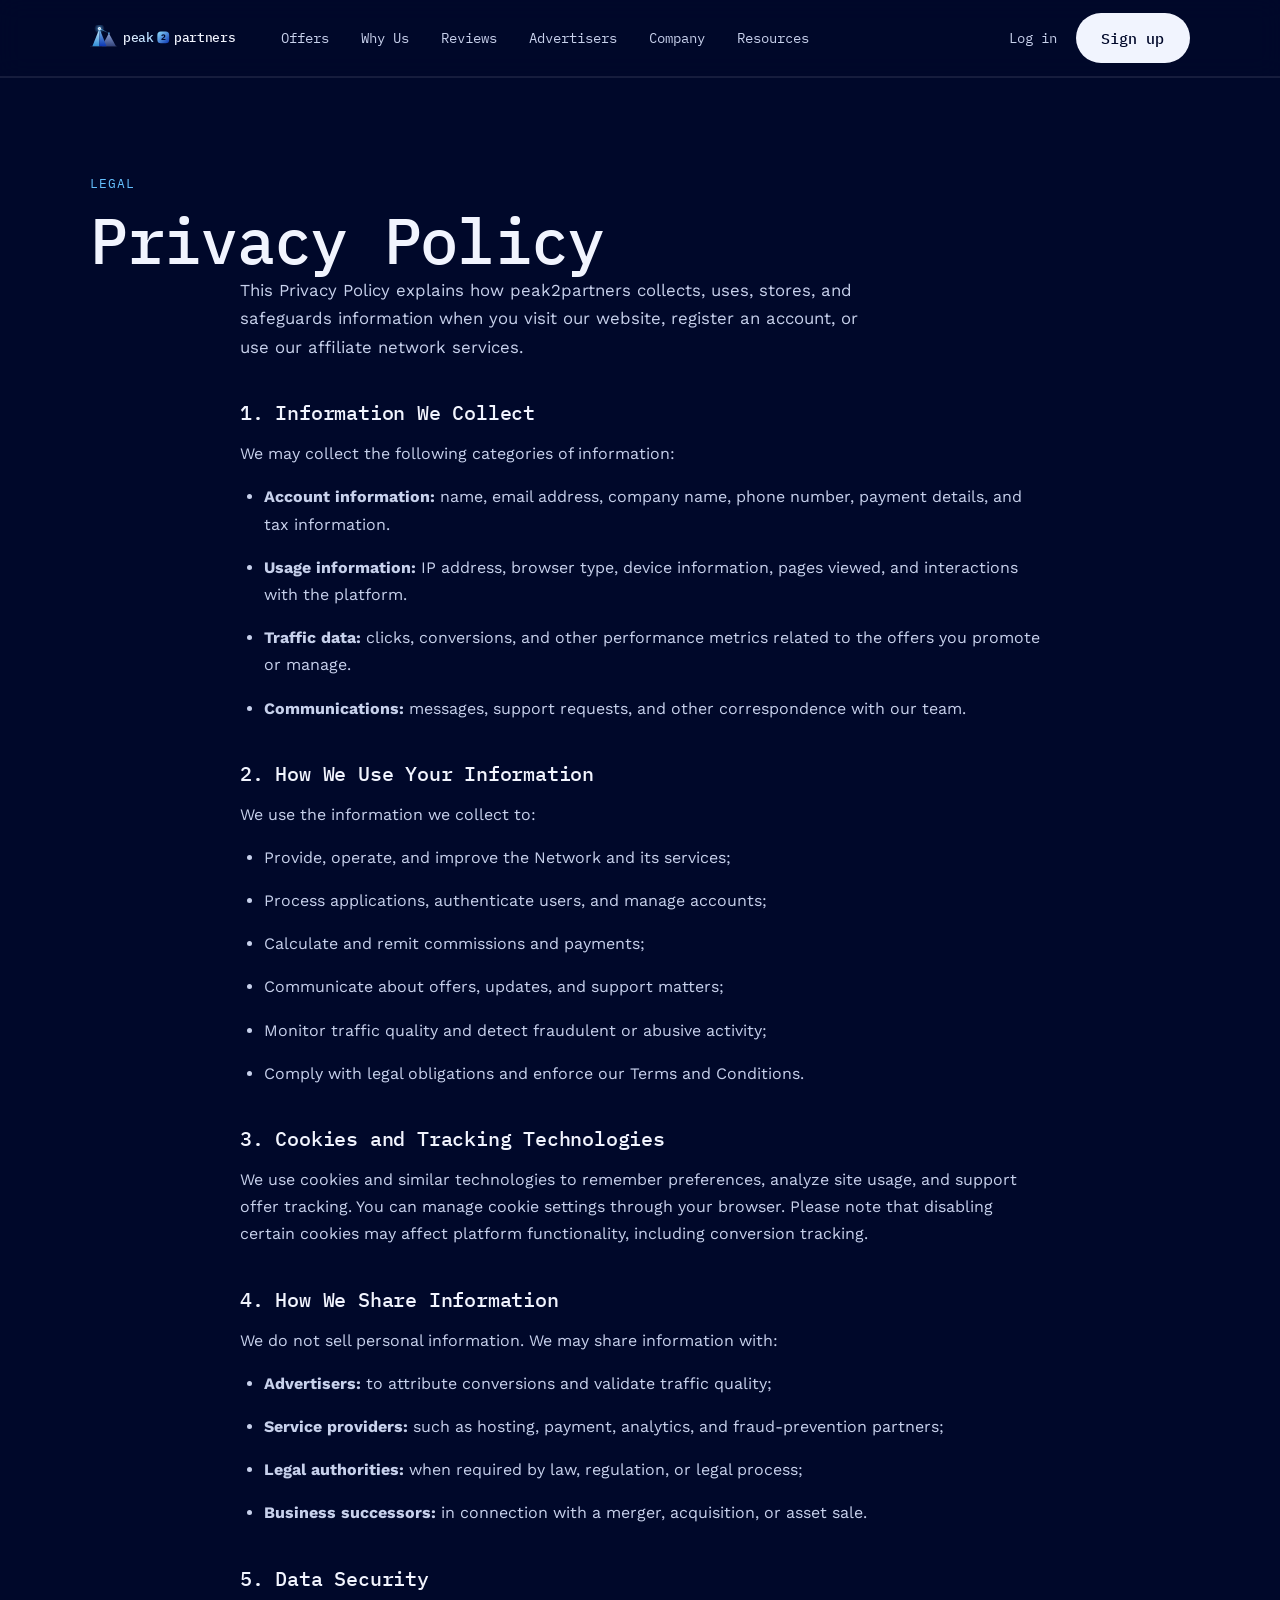
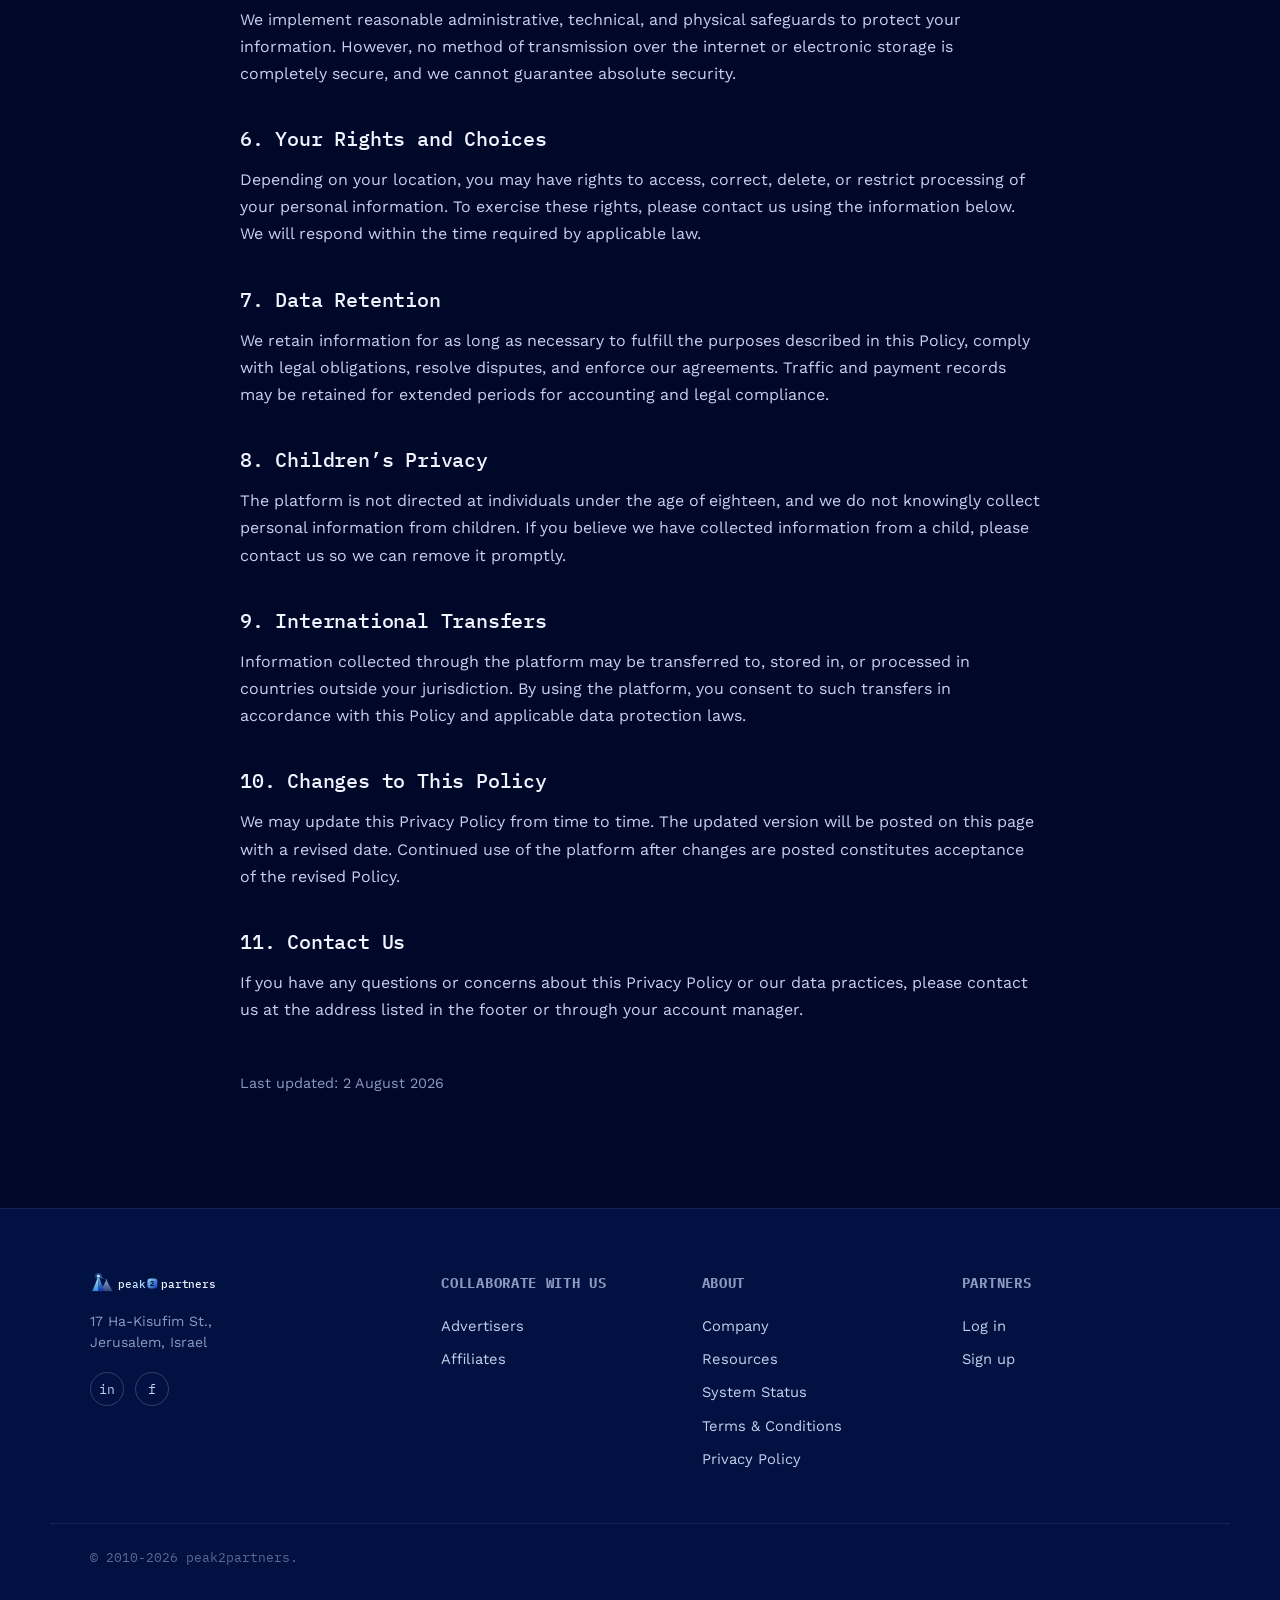
==== privacy.html @ 258018d4 "refactor: revise copy throughout site for clarity and formality Update hero, features, reviews, and " ====
<!DOCTYPE html>
<html lang="en">
<head>
<meta charset="UTF-8" />
<meta name="viewport" content="width=device-width, initial-scale=1.0" />

<title>Privacy Policy | peak2partners</title>
<meta name="description" content="Privacy Policy describing how peak2partners collects, uses, and protects user information." />
<meta name="robots" content="index, follow" />
<link rel="canonical" href="https://peak2partners.com/privacy.html" />
<meta name="theme-color" content="#00082a" />

<!-- Open Graph -->
<meta property="og:type" content="website" />
<meta property="og:site_name" content="peak2partners" />
<meta property="og:title" content="Privacy Policy | peak2partners" />
<meta property="og:description" content="Privacy Policy describing how peak2partners collects, uses, and protects user information." />
<meta property="og:url" content="https://peak2partners.com/privacy.html" />
<meta property="og:image" content="https://peak2partners.com/assets/og-image.png" />
<meta property="og:image:width" content="1200" />
<meta property="og:image:height" content="630" />
<meta property="og:locale" content="en_US" />

<!-- Twitter -->
<meta name="twitter:card" content="summary_large_image" />
<meta name="twitter:title" content="Privacy Policy | peak2partners" />
<meta name="twitter:description" content="Privacy Policy describing how peak2partners collects, uses, and protects user information." />
<meta name="twitter:image" content="https://peak2partners.com/assets/og-image.png" />

<!-- Favicons -->
<link rel="icon" href="favicon.ico" sizes="32x32" />
<link rel="icon" type="image/svg+xml" href="favicon.svg" />
<link rel="apple-touch-icon" href="apple-touch-icon.png" />
<link rel="icon" type="image/png" sizes="16x16" href="favicon-16x16.png" />
<link rel="icon" type="image/png" sizes="32x32" href="favicon-32x32.png" />
<link rel="manifest" href="site.webmanifest" />

<link rel="preconnect" href="https://fonts.googleapis.com">
<link rel="preconnect" href="https://fonts.gstatic.com" crossorigin>
<link href="https://fonts.googleapis.com/css2?family=IBM+Plex+Mono:wght@400;500;600&family=Work+Sans:wght@400;500;600;700&display=swap" rel="stylesheet">
<link rel="stylesheet" href="css/style.css" />

<style>
  .legal-content {
    color: var(--ink2);
    max-width: 800px;
    margin: 0 auto;
    line-height: 1.7;
  }
  .legal-content h2 {
    color: var(--ink);
    margin-top: 2.5rem;
    margin-bottom: 1rem;
    font-size: 1.25rem;
  }
  .legal-content h3 {
    color: var(--ink);
    margin-top: 1.75rem;
    margin-bottom: 0.75rem;
    font-size: 1.05rem;
  }
  .legal-content p, .legal-content li {
    margin-bottom: 1rem;
  }
  .legal-content ul {
    list-style: disc;
    padding-left: 1.5rem;
    margin-bottom: 1rem;
  }
  .legal-content a {
    color: var(--accent);
    text-decoration: underline;
  }
  .legal-date {
    color: var(--dim);
    font-size: 0.9rem;
    margin-top: 3rem;
  }
</style>
</head>
<body>

<svg width="0" height="0" style="position:absolute" aria-hidden="true">
  <defs>
    <linearGradient id="lg-peakFront" x1="0" y1="0" x2="0" y2="1">
      <stop offset="0" stop-color="#cfeaff"/>
      <stop offset="1" stop-color="#2f8fd6"/>
    </linearGradient>
    <linearGradient id="lg-peakFrontShade" x1="0" y1="0" x2="0" y2="1">
      <stop offset="0" stop-color="#7fc3ee"/>
      <stop offset="1" stop-color="#0b35b3"/>
    </linearGradient>
    <linearGradient id="lg-peakBack" x1="0" y1="0" x2="0" y2="1">
      <stop offset="0" stop-color="#8da4d8"/>
      <stop offset="1" stop-color="#33437a"/>
    </linearGradient>
    <radialGradient id="lg-apexGlow" cx=".5" cy=".5" r=".5">
      <stop offset="0" stop-color="#65c1ff" stop-opacity=".65"/>
      <stop offset="1" stop-color="#65c1ff" stop-opacity="0"/>
    </radialGradient>
    <linearGradient id="lg-textShine" x1="0" y1="0" x2="1" y2="0">
      <stop offset="0" stop-color="#f1f4fe"/>
      <stop offset="1" stop-color="#a9d8ff"/>
    </linearGradient>
    <linearGradient id="lg-badge" x1="0" y1="0" x2="1" y2="1">
      <stop offset="0" stop-color="#8fe0ff"/>
      <stop offset="1" stop-color="#0b35b3"/>
    </linearGradient>
    <linearGradient id="lg-connector" x1="0" y1="0" x2="1" y2="1">
      <stop offset="0" stop-color="#65c1ff" stop-opacity="1"/>
      <stop offset="1" stop-color="#65c1ff" stop-opacity="0"/>
    </linearGradient>
  </defs>
</svg>

<header class="site-header">
  <div class="wrap header-inner">
    <a href="index.html" class="logo">
      <svg width="256" height="44" viewBox="0 0 256 44" xmlns="http://www.w3.org/2000/svg" role="img" aria-label="peak2partners">
        <line x1="0" y1="36" x2="46" y2="36" stroke="#f1f4fe" stroke-opacity=".15" stroke-width="1"/>
        <polygon points="32,14 20,36 44,36" fill="url(#lg-peakBack)"/>
        <circle cx="32" cy="14" r="1.6" fill="#65c1ff" fill-opacity=".7"/>
        <line x1="16" y1="6" x2="32" y2="14" stroke="url(#lg-connector)" stroke-width="1.4" stroke-linecap="round"/>
        <polygon points="16,6 4,36 16,36" fill="url(#lg-peakFront)"/>
        <polygon points="16,6 16,36 28,36" fill="url(#lg-peakFrontShade)"/>
        <circle cx="16" cy="6" r="9" fill="url(#lg-apexGlow)"/>
        <circle cx="16" cy="6" r="2.6" fill="#f1f4fe"/>
        <circle cx="16" cy="6" r="1.1" fill="#65c1ff"/>
        <text x="56" y="29" font-family="'IBM Plex Mono','SF Mono',ui-monospace,monospace" font-size="22" font-weight="500" letter-spacing="-0.5" fill="url(#lg-textShine)">peak</text>
        <rect x="114" y="11" width="20" height="20" rx="6" fill="url(#lg-badge)"/>
        <text x="124" y="25.5" font-family="'IBM Plex Mono','SF Mono',ui-monospace,monospace" font-size="13" font-weight="700" text-anchor="middle" fill="#00082a">2</text>
        <text x="142" y="29" font-family="'IBM Plex Mono','SF Mono',ui-monospace,monospace" font-size="22" font-weight="500" letter-spacing="-0.5" fill="#f1f4fe">partners</text>
      </svg>
    </a>
    <nav class="main-nav" id="mainNav">
      <a href="index.html#vault">Offers</a>
      <a href="index.html#earners">Why Us</a>
      <a href="index.html#reviews">Reviews</a>
      <a href="index.html#advertisers">Advertisers</a>
      <a href="index.html#footer">Company</a>
      <a href="index.html#footer">Resources</a>
    </nav>
    <div class="header-actions">
      <a href="#" class="link-btn">Log in</a>
      <a href="#" class="btn btn-primary">Sign up</a>
    </div>
    <button class="burger" id="burger" aria-label="Open menu">
      <span></span><span></span><span></span>
    </button>
  </div>
</header>

<main>
  <section class="section">
    <div class="wrap">
      <p class="section-tag">Legal</p>
      <h1>Privacy Policy</h1>
      <div class="legal-content">
        <p class="section-sub">This Privacy Policy explains how peak2partners collects, uses, stores, and safeguards information when you visit our website, register an account, or use our affiliate network services.</p>

        <h2>1. Information We Collect</h2>
        <p>We may collect the following categories of information:</p>
        <ul>
          <li><strong>Account information:</strong> name, email address, company name, phone number, payment details, and tax information.</li>
          <li><strong>Usage information:</strong> IP address, browser type, device information, pages viewed, and interactions with the platform.</li>
          <li><strong>Traffic data:</strong> clicks, conversions, and other performance metrics related to the offers you promote or manage.</li>
          <li><strong>Communications:</strong> messages, support requests, and other correspondence with our team.</li>
        </ul>

        <h2>2. How We Use Your Information</h2>
        <p>We use the information we collect to:</p>
        <ul>
          <li>Provide, operate, and improve the Network and its services;</li>
          <li>Process applications, authenticate users, and manage accounts;</li>
          <li>Calculate and remit commissions and payments;</li>
          <li>Communicate about offers, updates, and support matters;</li>
          <li>Monitor traffic quality and detect fraudulent or abusive activity;</li>
          <li>Comply with legal obligations and enforce our Terms and Conditions.</li>
        </ul>

        <h2>3. Cookies and Tracking Technologies</h2>
        <p>We use cookies and similar technologies to remember preferences, analyze site usage, and support offer tracking. You can manage cookie settings through your browser. Please note that disabling certain cookies may affect platform functionality, including conversion tracking.</p>

        <h2>4. How We Share Information</h2>
        <p>We do not sell personal information. We may share information with:</p>
        <ul>
          <li><strong>Advertisers:</strong> to attribute conversions and validate traffic quality;</li>
          <li><strong>Service providers:</strong> such as hosting, payment, analytics, and fraud-prevention partners;</li>
          <li><strong>Legal authorities:</strong> when required by law, regulation, or legal process;</li>
          <li><strong>Business successors:</strong> in connection with a merger, acquisition, or asset sale.</li>
        </ul>

        <h2>5. Data Security</h2>
        <p>We implement reasonable administrative, technical, and physical safeguards to protect your information. However, no method of transmission over the internet or electronic storage is completely secure, and we cannot guarantee absolute security.</p>

        <h2>6. Your Rights and Choices</h2>
        <p>Depending on your location, you may have rights to access, correct, delete, or restrict processing of your personal information. To exercise these rights, please contact us using the information below. We will respond within the time required by applicable law.</p>

        <h2>7. Data Retention</h2>
        <p>We retain information for as long as necessary to fulfill the purposes described in this Policy, comply with legal obligations, resolve disputes, and enforce our agreements. Traffic and payment records may be retained for extended periods for accounting and legal compliance.</p>

        <h2>8. Children’s Privacy</h2>
        <p>The platform is not directed at individuals under the age of eighteen, and we do not knowingly collect personal information from children. If you believe we have collected information from a child, please contact us so we can remove it promptly.</p>

        <h2>9. International Transfers</h2>
        <p>Information collected through the platform may be transferred to, stored in, or processed in countries outside your jurisdiction. By using the platform, you consent to such transfers in accordance with this Policy and applicable data protection laws.</p>

        <h2>10. Changes to This Policy</h2>
        <p>We may update this Privacy Policy from time to time. The updated version will be posted on this page with a revised date. Continued use of the platform after changes are posted constitutes acceptance of the revised Policy.</p>

        <h2>11. Contact Us</h2>
        <p>If you have any questions or concerns about this Privacy Policy or our data practices, please contact us at the address listed in the footer or through your account manager.</p>

        <p class="legal-date">Last updated: 2 August 2026</p>
      </div>
    </div>
  </section>
</main>

<footer class="site-footer" id="footer">
  <div class="wrap footer-inner">
    <div class="footer-brand">
      <svg width="205" height="35" viewBox="0 0 256 44" xmlns="http://www.w3.org/2000/svg" role="img" aria-label="peak2partners">
        <line x1="0" y1="36" x2="46" y2="36" stroke="#f1f4fe" stroke-opacity=".15" stroke-width="1"/>
        <polygon points="32,14 20,36 44,36" fill="url(#lg-peakBack)"/>
        <circle cx="32" cy="14" r="1.6" fill="#65c1ff" fill-opacity=".7"/>
        <line x1="16" y1="6" x2="32" y2="14" stroke="url(#lg-connector)" stroke-width="1.4" stroke-linecap="round"/>
        <polygon points="16,6 4,36 16,36" fill="url(#lg-peakFront)"/>
        <polygon points="16,6 16,36 28,36" fill="url(#lg-peakFrontShade)"/>
        <circle cx="16" cy="6" r="9" fill="url(#lg-apexGlow)"/>
        <circle cx="16" cy="6" r="2.6" fill="#f1f4fe"/>
        <circle cx="16" cy="6" r="1.1" fill="#65c1ff"/>
        <text x="56" y="29" font-family="'IBM Plex Mono','SF Mono',ui-monospace,monospace" font-size="22" font-weight="500" letter-spacing="-0.5" fill="url(#lg-textShine)">peak</text>
        <rect x="114" y="11" width="20" height="20" rx="6" fill="url(#lg-badge)"/>
        <text x="124" y="25.5" font-family="'IBM Plex Mono','SF Mono',ui-monospace,monospace" font-size="13" font-weight="700" text-anchor="middle" fill="#00082a">2</text>
        <text x="142" y="29" font-family="'IBM Plex Mono','SF Mono',ui-monospace,monospace" font-size="22" font-weight="500" letter-spacing="-0.5" fill="#f1f4fe">partners</text>
      </svg>
      <p>17 Ha-Kisufim St.,<br>Jerusalem, Israel</p>
      <div class="social-icons">
        <a href="#" aria-label="LinkedIn">in</a>
        <a href="#" aria-label="Facebook">f</a>
      </div>
    </div>

    <div class="footer-col">
      <h4>Collaborate with us</h4>
      <a href="index.html#advertisers">Advertisers</a>
      <a href="index.html#vault">Affiliates</a>
    </div>

    <div class="footer-col">
      <h4>About</h4>
      <a href="#">Company</a>
      <a href="#">Resources</a>
      <a href="#">System Status</a>
      <a href="terms.html">Terms &amp; Conditions</a>
      <a href="privacy.html">Privacy Policy</a>
    </div>

    <div class="footer-col">
      <h4>Partners</h4>
      <a href="#">Log in</a>
      <a href="#">Sign up</a>
    </div>
  </div>
  <div class="wrap footer-bottom">
    <p>&copy; 2010-2026 peak2partners.</p>
  </div>
</footer>

<script src="js/main.js"></script>
</body>
</html>
---- css/style.css ----
/* ===== Design tokens (extracted from gurumedia.com) ===== */
:root{
  --bg:#00082a;
  --bg2:#010e3d;
  --bg3:#001142;
  --ink:#f1f4fe;
  --ink2:#c7d1ec;
  --dim:#8d99be;
  --faint:#5d6890;
  --accent:#65c1ff;
  --blue:#0b35b3;
  --sp-r:#f23d26;
  --sp-y:#ffc200;
  --sp-g:#42bc78;
  --sp-b:#39abd3;
  --line:#f1f4fe17;
  --line2:#f1f4fe0d;
  --line-s:#f1f4fe33;
  --surf:#f1f4fe08;
  --surf2:#f1f4fe0e;
  --paper:#f1f4fe;
  --r-lg:20px;
  --r-md:14px;
  --r-sm:10px;
  --maxw:1180px;
  --gut:clamp(20px, 5vw, 40px);
  --ease:cubic-bezier(.22, .7, .18, 1);
  --sans:"Work Sans", system-ui, sans-serif;
  --mono:"IBM Plex Mono", "SF Mono", ui-monospace, monospace;
}

*{box-sizing:border-box;margin:0;padding:0}
html{scroll-behavior:smooth}
body{
  background:var(--bg);
  color:var(--ink);
  font-family:var(--sans);
  line-height:1.5;
  -webkit-font-smoothing:antialiased;
}
img{max-width:100%;display:block}
a{color:inherit;text-decoration:none}
ul{list-style:none}
button{font:inherit;cursor:pointer;background:none;border:none;color:inherit}

.wrap{
  max-width:var(--maxw);
  margin:0 auto;
  padding:0 var(--gut);
}

h1,h2,h3,.section-tag,.eyebrow{font-family:var(--mono)}

h1{font-size:clamp(2.2rem, 5vw, 4rem);font-weight:500;line-height:1.1;letter-spacing:-.02em}
h2{font-size:clamp(1.6rem, 3.4vw, 2.6rem);font-weight:500;line-height:1.15;letter-spacing:-.01em;margin-bottom:1rem}
h3{font-size:1.15rem;font-weight:500}

.section-tag{
  color:var(--accent);
  font-size:.8rem;
  letter-spacing:.08em;
  text-transform:uppercase;
  margin-bottom:.75rem;
}
.section-sub{color:var(--ink2);max-width:640px;font-size:1.05rem;margin-bottom:2.5rem}

/* ===== Buttons ===== */
.btn{
  display:inline-flex;
  align-items:center;
  gap:.4rem;
  padding:.85rem 1.6rem;
  border-radius:100px;
  font-family:var(--mono);
  font-size:.95rem;
  font-weight:500;
  transition:background .2s var(--ease), transform .2s var(--ease);
}
.btn-primary{background:var(--paper);color:var(--bg)}
.btn-primary:hover{background:var(--accent);transform:translateY(-1px)}
.btn-lg{padding:1rem 2rem;font-size:1rem}
.link-btn{font-family:var(--mono);font-size:.9rem;color:var(--ink2)}
.link-underline{
  font-family:var(--mono);
  font-size:.9rem;
  color:var(--ink2);
  border-bottom:1px solid var(--line-s);
  padding-bottom:2px;
}
.link-underline:hover{color:var(--accent);border-color:var(--accent)}

/* ===== Header ===== */
.site-header{
  position:sticky;top:0;z-index:100;
  background:#00082ac0;
  backdrop-filter:blur(12px);
  border-bottom:1px solid var(--line);
}
.header-inner{
  display:flex;align-items:center;gap:2.5rem;
  height:76px;
}
.logo svg{height:26px;width:auto;display:block}
.main-nav{display:flex;gap:2rem;flex:1}
.main-nav a{font-family:var(--mono);font-size:.9rem;color:var(--ink2)}
.main-nav a:hover{color:var(--ink)}
.header-actions{display:flex;align-items:center;gap:1.2rem}
.burger{display:none;flex-direction:column;gap:5px;width:24px}
.burger span{height:2px;width:100%;background:var(--ink);border-radius:2px}

/* ===== Hero ===== */
.hero{
  position:relative;
  padding:7rem 0 6rem;
  background:
    radial-gradient(ellipse 900px 500px at 50% -10%, var(--bg3) 0%, transparent 60%),
    var(--bg);
  text-align:center;
  overflow:hidden;
  isolation:isolate;
}
.hero .wrap{max-width:840px;position:relative;z-index:2}

/* ===== Electron particle scene ===== */
.electron-canvas{
  position:absolute;inset:0;
  z-index:1;
  width:100%;height:100%;
  pointer-events:none;
}
.eyebrow{color:var(--accent);font-size:.85rem;letter-spacing:.06em;margin-bottom:1.5rem}
.hero-sub{color:var(--ink2);font-size:1.1rem;max-width:560px;margin:1.5rem auto 2.5rem}
.hero-cta{display:flex;align-items:center;justify-content:center;gap:1.5rem;flex-wrap:wrap}

/* ===== Sections ===== */
.section{padding:6rem 0;border-top:1px solid var(--line)}
.section-alt{background:var(--bg2)}
.section-dark{background:var(--bg3)}
.center-cta{text-align:center;margin-top:2.5rem}

/* ===== Vault carousel ===== */
.carousel{overflow-x:auto;scrollbar-width:none;-ms-overflow-style:none}
.carousel::-webkit-scrollbar{display:none}
.carousel-track{display:flex;gap:1.2rem;padding:.5rem 0 1rem}
.offer-card{
  flex:0 0 220px;
  height:160px;
  border-radius:var(--r-md);
  border:1px solid var(--line-s);
  background:linear-gradient(135deg, var(--surf2), var(--surf));
  padding:1.2rem;
  display:flex;flex-direction:column;justify-content:space-between;
  transition:transform .2s var(--ease), border-color .2s var(--ease), box-shadow .2s var(--ease);
  transform-style:preserve-3d;
  will-change:transform;
}
.offer-card:hover{border-color:var(--accent);box-shadow:0 20px 40px -20px #00000080}
.offer-card .offer-id{font-family:var(--mono);font-size:.75rem;color:var(--faint)}
.offer-card .offer-payout{font-family:var(--mono);font-size:1.3rem;color:var(--accent)}
.offer-card .offer-vertical{font-size:.85rem;color:var(--ink2)}
.carousel-controls{display:flex;gap:.75rem;justify-content:flex-end;margin-top:.5rem}
.carousel-btn{
  width:40px;height:40px;border-radius:50%;
  border:1px solid var(--line-s);
  display:flex;align-items:center;justify-content:center;
  font-family:var(--mono);
}
.carousel-btn:hover{background:var(--surf2);color:var(--accent)}

/* ===== Card grid (Built for Earners) ===== */
.card-grid{
  display:grid;
  grid-template-columns:repeat(3, 1fr);
  gap:1.2rem;
  margin-bottom:3.5rem;
}
.feature-card{
  background:var(--surf);
  border:1px solid var(--line);
  border-radius:var(--r-md);
  padding:1.8rem;
  transform-style:preserve-3d;
  will-change:transform;
  transition:transform .2s var(--ease), border-color .2s var(--ease), box-shadow .2s var(--ease);
}
.feature-card:hover{border-color:var(--line-s);box-shadow:0 20px 40px -20px #00000080}
.feature-card .dot{
  width:10px;height:10px;border-radius:50%;
  margin-bottom:1rem;
}
.feature-card h3{margin-bottom:.6rem}
.feature-card p{color:var(--ink2);font-size:.92rem}

/* ===== Chat mock ===== */
.chat-block{
  border-top:1px solid var(--line);
  padding-top:3rem;
}
.chat-label{color:var(--accent);font-family:var(--mono);font-size:.85rem;margin-bottom:.5rem}
.chat-block h3{max-width:520px;margin-bottom:2rem;font-size:1.4rem}
.chat-mock{
  max-width:520px;
  background:var(--bg3);
  border:1px solid var(--line-s);
  border-radius:var(--r-lg);
  padding:1.5rem;
  display:flex;flex-direction:column;gap:.75rem;
}
.chat-msg{
  font-family:var(--mono);
  font-size:.85rem;
  padding:.7rem 1rem;
  border-radius:var(--r-sm);
  max-width:80%;
  line-height:1.4;
}
.chat-msg.them{background:var(--surf2);color:var(--ink2);align-self:flex-start}
.chat-msg.us{background:var(--blue);color:var(--ink);align-self:flex-end}

/* ===== Stats ===== */
.stats{padding:4rem 0;background:var(--bg2);border-top:1px solid var(--line);border-bottom:1px solid var(--line)}
.stats-grid{
  display:grid;
  grid-template-columns:repeat(4, 1fr);
  gap:2rem;
  text-align:center;
}
.stat-num{font-family:var(--mono);font-size:clamp(1.8rem, 3.5vw, 2.6rem);color:var(--accent);font-weight:500}
.stat-label{color:var(--dim);font-size:.85rem;margin-top:.4rem}

/* ===== Reviews ===== */
.review-grid{
  display:grid;
  grid-template-columns:repeat(3, 1fr);
  gap:1.2rem;
  margin-bottom:2.5rem;
}
.review-card{
  background:var(--surf);
  border:1px solid var(--line);
  border-radius:var(--r-md);
  padding:1.6rem;
}
.review-stars{color:var(--sp-y);letter-spacing:2px;margin-bottom:.8rem;font-size:.9rem}
.review-quote{color:var(--ink2);font-size:.92rem;margin-bottom:1.2rem}
.review-author{font-family:var(--mono);font-size:.8rem;color:var(--faint)}

/* ===== Advertisers ===== */
.benefit-grid{
  display:grid;
  grid-template-columns:repeat(3, 1fr);
  gap:1.2rem;
  margin-bottom:3rem;
}
.benefit-item{padding:1.2rem 0;border-top:1px solid var(--line)}
.benefit-item h4{font-family:var(--mono);font-size:1rem;margin-bottom:.5rem;color:var(--ink)}
.benefit-item p{color:var(--ink2);font-size:.88rem}

.security-block{max-width:600px;margin-bottom:1rem}
.security-block h3{margin-bottom:1rem}
#securityList li{
  color:var(--ink2);
  font-size:.92rem;
  padding:.6rem 0;
  border-top:1px solid var(--line);
  display:flex;gap:.6rem;
}
#securityList li::before{content:"→";color:var(--accent)}

/* ===== Footer ===== */
.site-footer{background:var(--bg3);border-top:1px solid var(--line);padding:4rem 0 2rem}
.footer-inner{
  display:grid;
  grid-template-columns:1.4fr 1fr 1fr 1fr;
  gap:2rem;
  padding-bottom:3rem;
}
.footer-brand svg{height:22px;width:auto;display:block;margin-bottom:1rem}
.footer-brand p{color:var(--dim);font-size:.88rem;line-height:1.5}
.social-icons{display:flex;gap:.7rem;margin-top:1.2rem}
.social-icons a{
  width:34px;height:34px;border-radius:50%;
  border:1px solid var(--line-s);
  display:flex;align-items:center;justify-content:center;
  font-family:var(--mono);font-size:.8rem;color:var(--ink2);
}
.social-icons a:hover{color:var(--accent);border-color:var(--accent)}
.footer-col h4{font-family:var(--mono);font-size:.85rem;color:var(--dim);text-transform:uppercase;letter-spacing:.05em;margin-bottom:1rem}
.footer-col a{display:block;color:var(--ink2);font-size:.92rem;padding:.35rem 0}
.footer-col a:hover{color:var(--accent)}
.footer-bottom{border-top:1px solid var(--line);padding-top:1.5rem}
.footer-bottom p{color:var(--faint);font-size:.82rem;font-family:var(--mono)}

/* ===== Responsive ===== */
@media (max-width: 900px){
  .main-nav{
    display:none;
    position:absolute;top:76px;left:0;right:0;
    flex-direction:column;gap:0;
    background:var(--bg2);
    border-bottom:1px solid var(--line);
    padding:.5rem var(--gut) 1rem;
  }
  .main-nav.open{display:flex}
  .main-nav a{padding:.8rem 0;border-top:1px solid var(--line)}
  .header-actions .link-btn{display:none}
  .burger{display:flex}
  .burger.active span:nth-child(1){transform:translateY(7px) rotate(45deg)}
  .burger.active span:nth-child(2){opacity:0}
  .burger.active span:nth-child(3){transform:translateY(-7px) rotate(-45deg)}
  .burger span{transition:transform .2s var(--ease), opacity .2s var(--ease)}
  .card-grid, .review-grid, .benefit-grid{grid-template-columns:repeat(2, 1fr)}
  .footer-inner{grid-template-columns:1fr 1fr}
  .stats-grid{grid-template-columns:repeat(2, 1fr);gap:2.5rem}
}
@media (max-width: 560px){
  .card-grid, .review-grid, .benefit-grid{grid-template-columns:1fr}
  .footer-inner{grid-template-columns:1fr}
  .hero-cta{flex-direction:column}
}
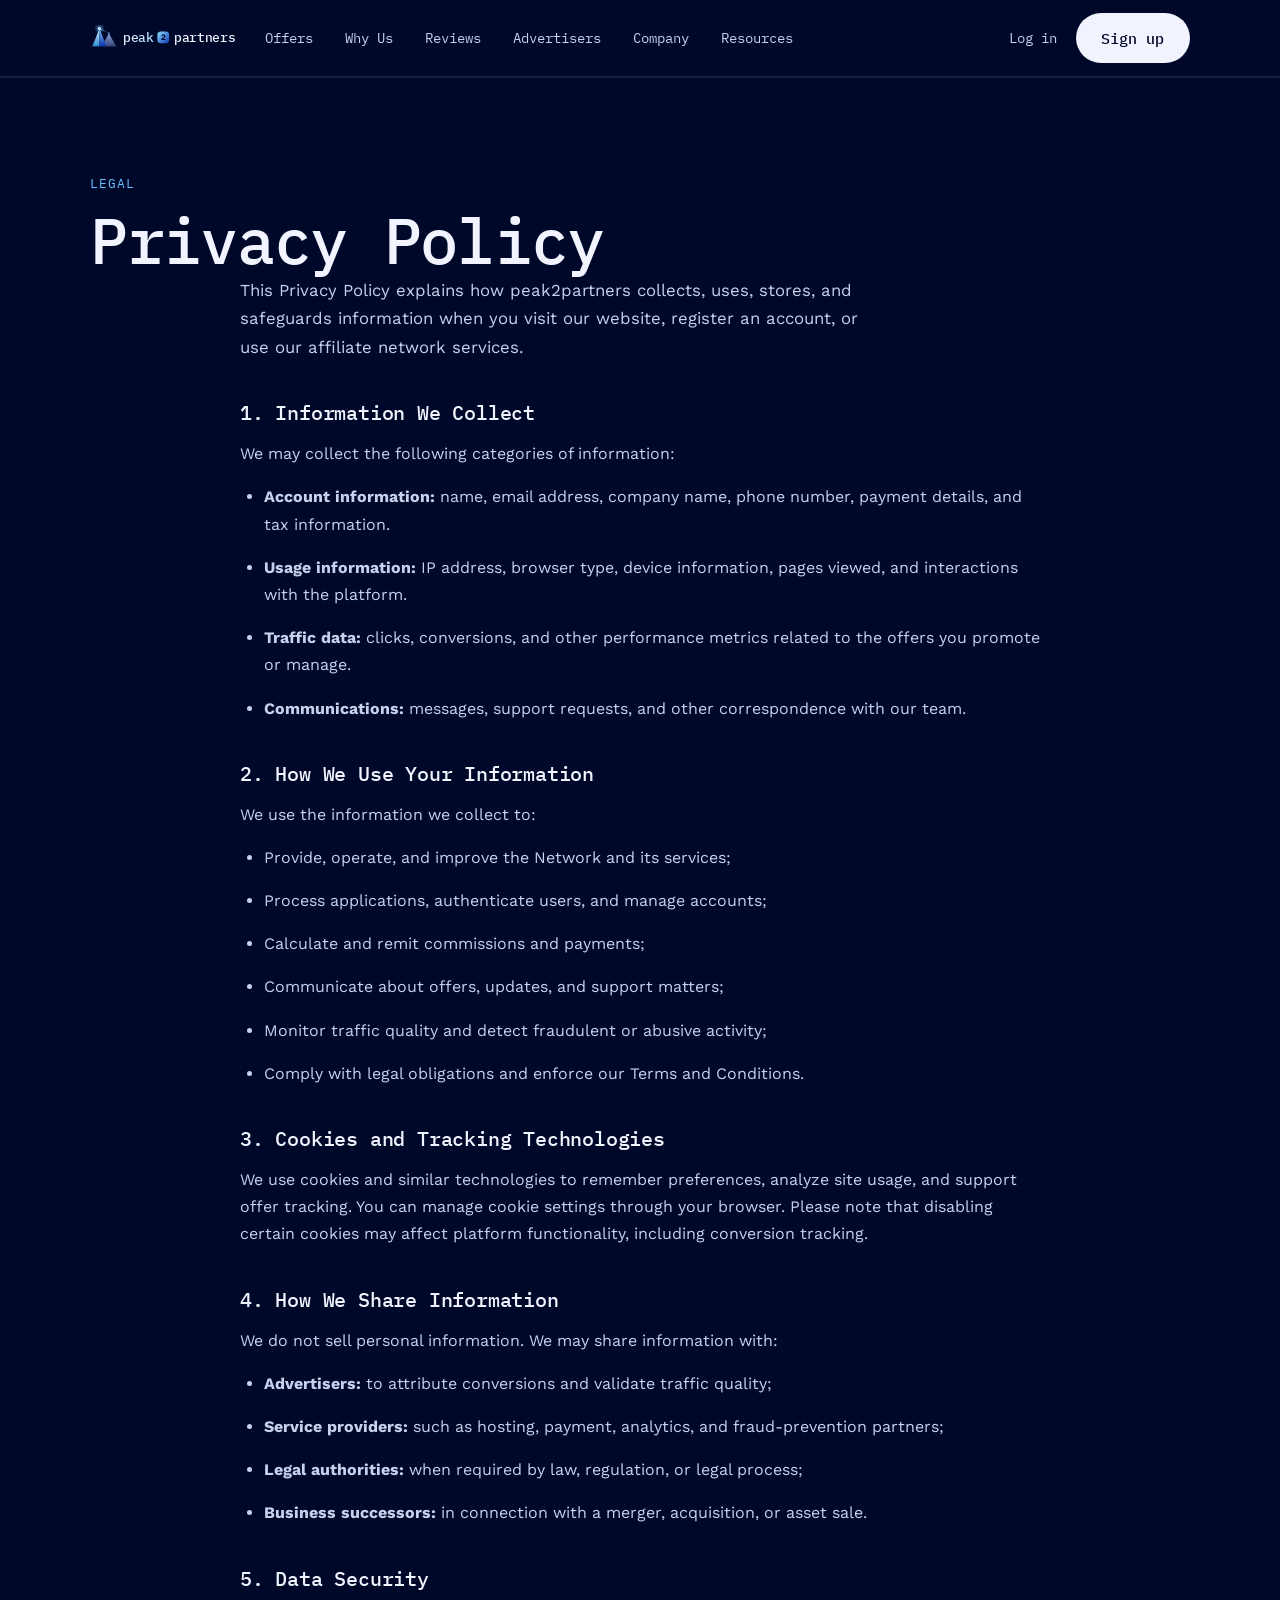
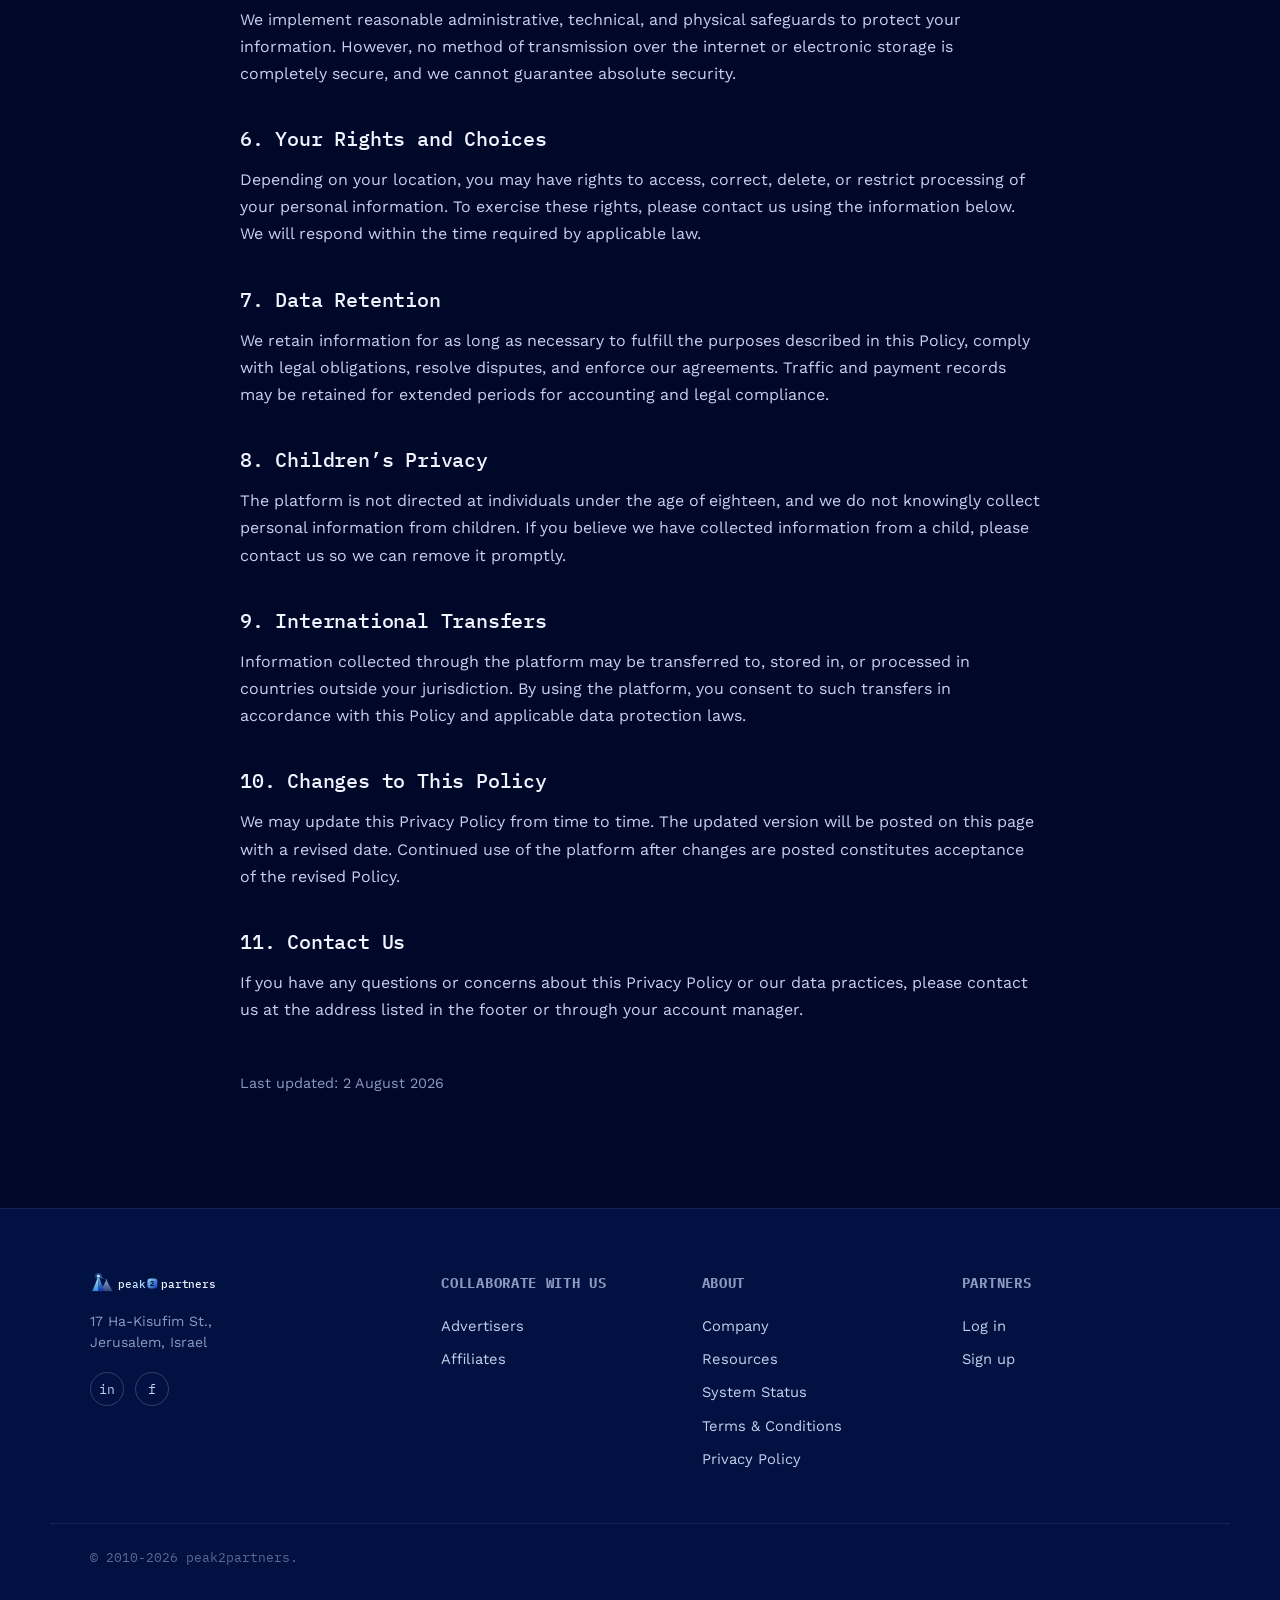
==== commit 79497cb2: "feat: enhance mobile navigation with animations and accessibility Improve mobile menu with smooth fa" ====
--- a/privacy.html
+++ b/privacy.html
@@ -144,7 +144,7 @@
       <a href="#" class="link-btn">Log in</a>
       <a href="#" class="btn btn-primary">Sign up</a>
     </div>
-    <button class="burger" id="burger" aria-label="Open menu">
+    <button class="burger" id="burger" aria-label="Open menu" aria-controls="mainNav" aria-expanded="false">
       <span></span><span></span><span></span>
     </button>
   </div>
--- a/css/style.css
+++ b/css/style.css
@@ -97,16 +97,39 @@
   border-bottom:1px solid var(--line);
 }
 .header-inner{
-  display:flex;align-items:center;gap:2.5rem;
+  display:flex;align-items:center;justify-content:space-between;gap:1.5rem;
   height:76px;
+  flex-wrap:nowrap;
 }
 .logo svg{height:26px;width:auto;display:block}
-.main-nav{display:flex;gap:2rem;flex:1}
-.main-nav a{font-family:var(--mono);font-size:.9rem;color:var(--ink2)}
+.main-nav{
+  display:flex;align-items:center;gap:2rem;
+  flex:1;
+}
+.main-nav a{
+  font-family:var(--mono);font-size:.9rem;color:var(--ink2);
+  white-space:nowrap;
+  transition:color .2s var(--ease);
+}
 .main-nav a:hover{color:var(--ink)}
 .header-actions{display:flex;align-items:center;gap:1.2rem}
-.burger{display:none;flex-direction:column;gap:5px;width:24px}
-.burger span{height:2px;width:100%;background:var(--ink);border-radius:2px}
+.burger{
+  display:none;
+  flex-direction:column;justify-content:center;align-items:center;
+  gap:5px;
+  width:40px;height:40px;
+  padding:8px;
+  border-radius:var(--r-sm);
+  cursor:pointer;
+  z-index:102;
+}
+.burger:hover{background:var(--surf)}
+.burger span{
+  height:2px;width:24px;
+  background:var(--ink);border-radius:2px;
+  transform-origin:center;
+  transition:transform .25s var(--ease), opacity .25s var(--ease);
+}
 
 /* ===== Hero ===== */
 .hero{
@@ -294,27 +317,47 @@
 /* ===== Responsive ===== */
 @media (max-width: 900px){
   .main-nav{
-    display:none;
     position:absolute;top:76px;left:0;right:0;
     flex-direction:column;gap:0;
     background:var(--bg2);
     border-bottom:1px solid var(--line);
     padding:.5rem var(--gut) 1rem;
+    max-height:calc(100vh - 76px);
+    overflow-y:auto;
+    z-index:101;
+
+    opacity:0;
+    visibility:hidden;
+    pointer-events:none;
+    transform:translateY(-10px);
+    transition:opacity .25s var(--ease), visibility .25s var(--ease), transform .25s var(--ease);
   }
-  .main-nav.open{display:flex}
-  .main-nav a{padding:.8rem 0;border-top:1px solid var(--line)}
+  .main-nav.open{
+    opacity:1;
+    visibility:visible;
+    pointer-events:auto;
+    transform:translateY(0);
+  }
+  .main-nav a{padding:.9rem 0;border-top:1px solid var(--line);font-size:1rem}
+  .main-nav a:first-child{border-top:none}
   .header-actions .link-btn{display:none}
   .burger{display:flex}
   .burger.active span:nth-child(1){transform:translateY(7px) rotate(45deg)}
   .burger.active span:nth-child(2){opacity:0}
   .burger.active span:nth-child(3){transform:translateY(-7px) rotate(-45deg)}
-  .burger span{transition:transform .2s var(--ease), opacity .2s var(--ease)}
   .card-grid, .review-grid, .benefit-grid{grid-template-columns:repeat(2, 1fr)}
   .footer-inner{grid-template-columns:1fr 1fr}
   .stats-grid{grid-template-columns:repeat(2, 1fr);gap:2.5rem}
 }
 @media (max-width: 560px){
+  .header-inner{gap:1rem}
+  .header-actions .btn{padding:.65rem 1.2rem;font-size:.85rem}
+  .burger{width:36px;height:36px}
+  .burger span{width:20px}
   .card-grid, .review-grid, .benefit-grid{grid-template-columns:1fr}
   .footer-inner{grid-template-columns:1fr}
   .hero-cta{flex-direction:column}
 }
+@media (max-width: 360px){
+  .header-actions .btn{display:none}
+}
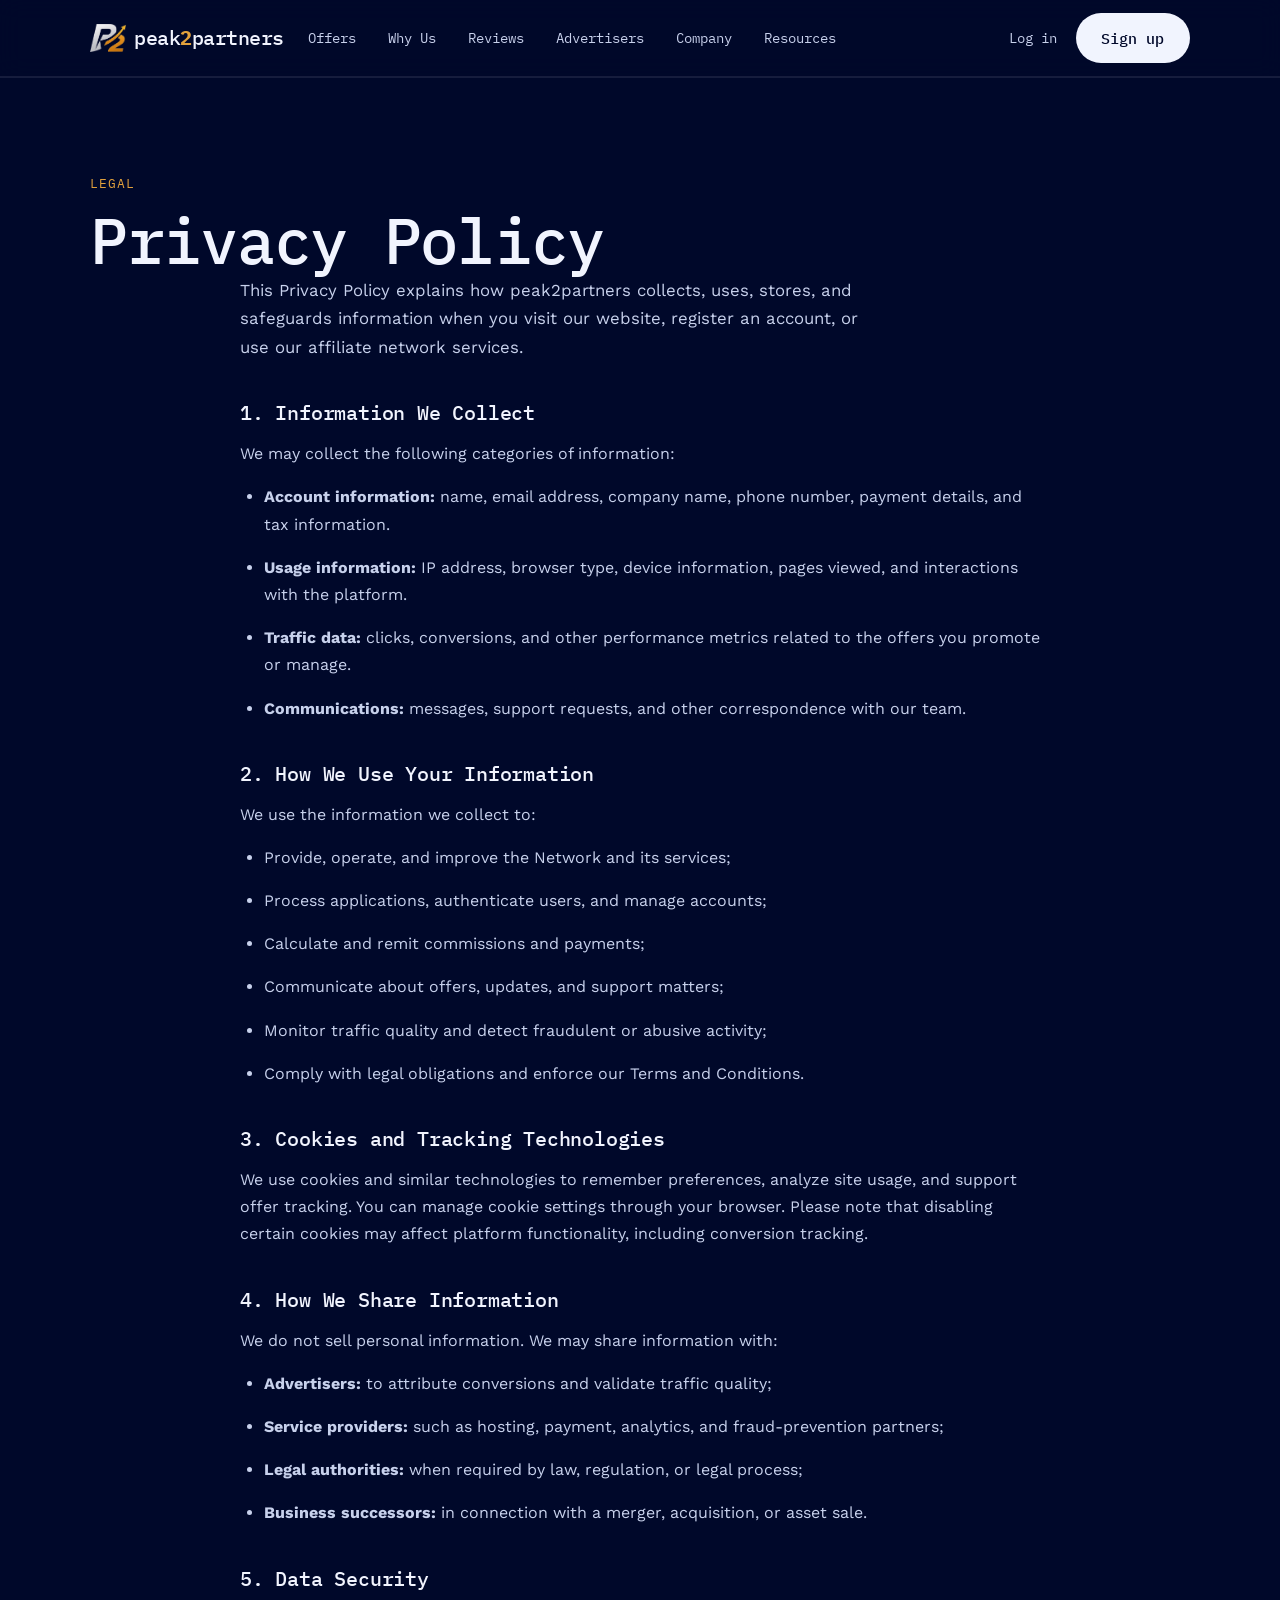
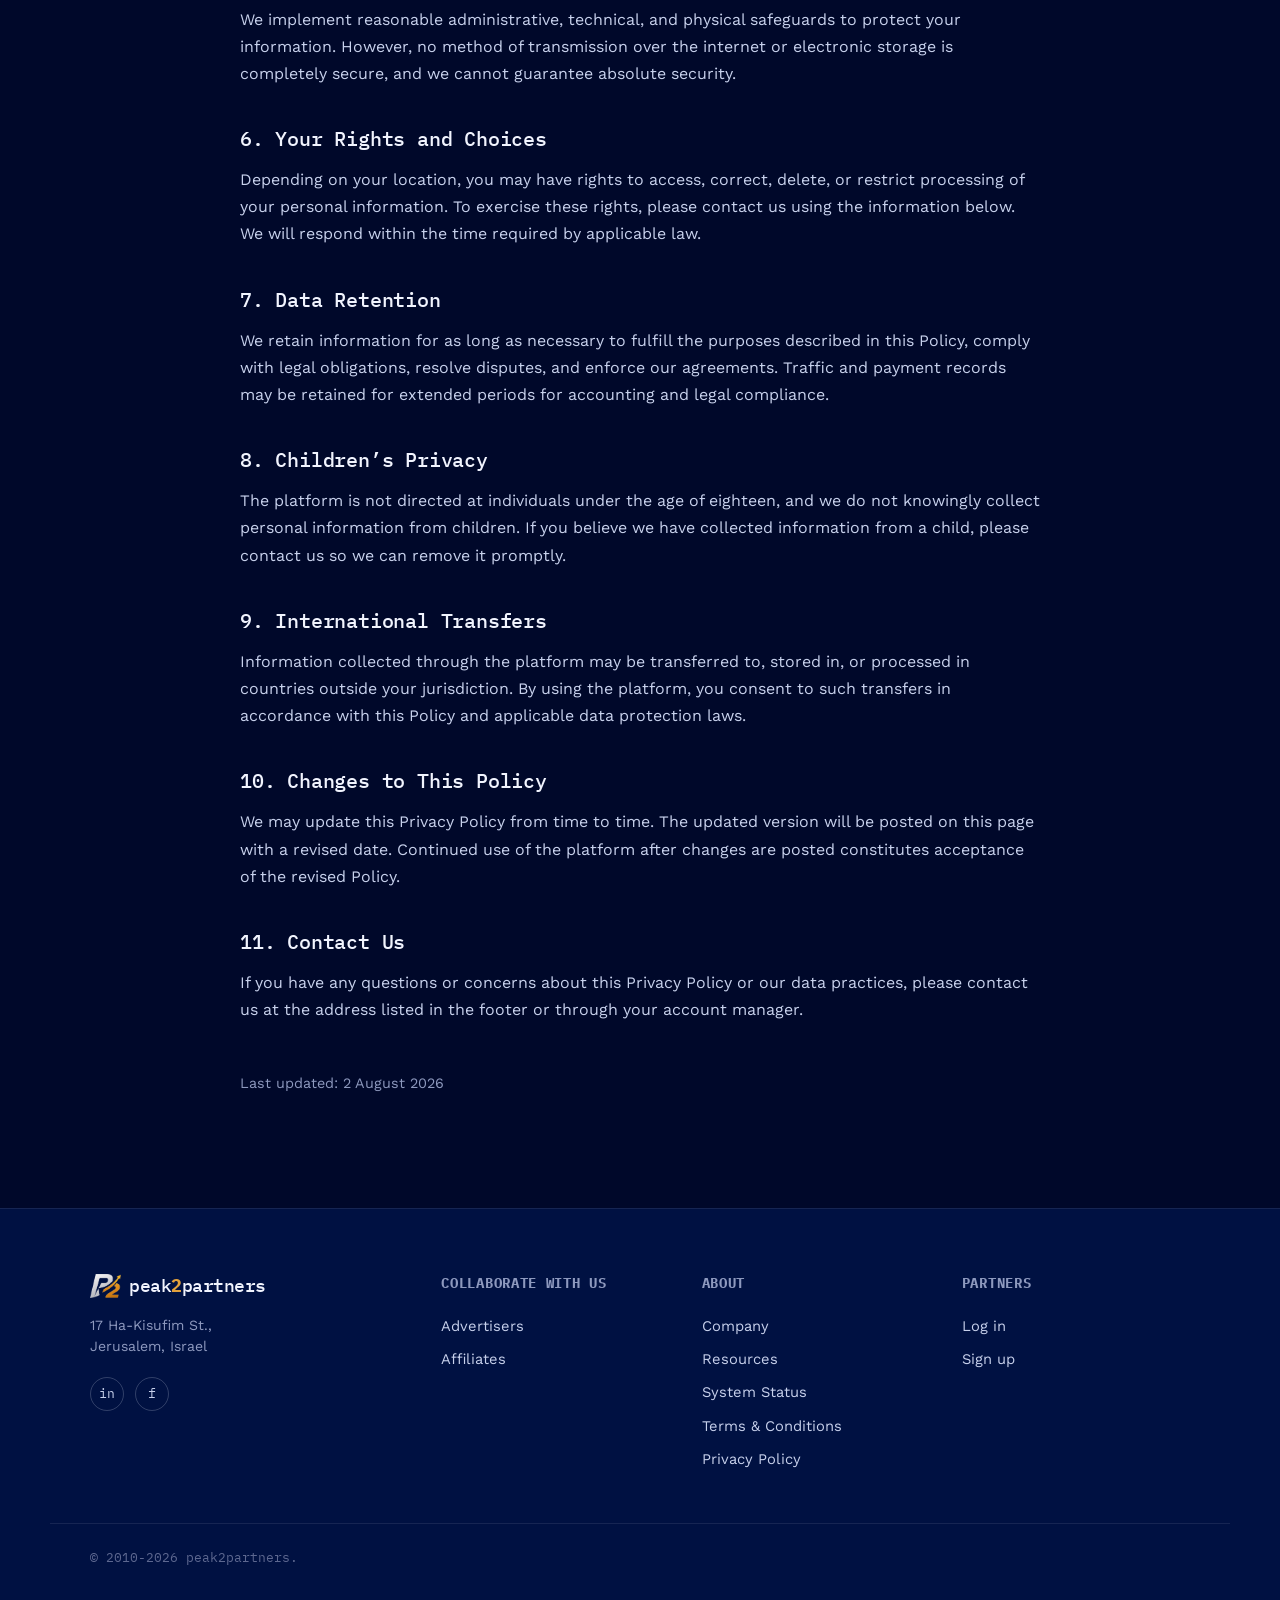
==== commit 9705c932: "refactor: rebrand with bronze color scheme and simplified logo Replace blue accent (#65c1ff) with br" ====
--- a/privacy.html
+++ b/privacy.html
@@ -80,57 +80,11 @@
 </head>
 <body>
 
-<svg width="0" height="0" style="position:absolute" aria-hidden="true">
-  <defs>
-    <linearGradient id="lg-peakFront" x1="0" y1="0" x2="0" y2="1">
-      <stop offset="0" stop-color="#cfeaff"/>
-      <stop offset="1" stop-color="#2f8fd6"/>
-    </linearGradient>
-    <linearGradient id="lg-peakFrontShade" x1="0" y1="0" x2="0" y2="1">
-      <stop offset="0" stop-color="#7fc3ee"/>
-      <stop offset="1" stop-color="#0b35b3"/>
-    </linearGradient>
-    <linearGradient id="lg-peakBack" x1="0" y1="0" x2="0" y2="1">
-      <stop offset="0" stop-color="#8da4d8"/>
-      <stop offset="1" stop-color="#33437a"/>
-    </linearGradient>
-    <radialGradient id="lg-apexGlow" cx=".5" cy=".5" r=".5">
-      <stop offset="0" stop-color="#65c1ff" stop-opacity=".65"/>
-      <stop offset="1" stop-color="#65c1ff" stop-opacity="0"/>
-    </radialGradient>
-    <linearGradient id="lg-textShine" x1="0" y1="0" x2="1" y2="0">
-      <stop offset="0" stop-color="#f1f4fe"/>
-      <stop offset="1" stop-color="#a9d8ff"/>
-    </linearGradient>
-    <linearGradient id="lg-badge" x1="0" y1="0" x2="1" y2="1">
-      <stop offset="0" stop-color="#8fe0ff"/>
-      <stop offset="1" stop-color="#0b35b3"/>
-    </linearGradient>
-    <linearGradient id="lg-connector" x1="0" y1="0" x2="1" y2="1">
-      <stop offset="0" stop-color="#65c1ff" stop-opacity="1"/>
-      <stop offset="1" stop-color="#65c1ff" stop-opacity="0"/>
-    </linearGradient>
-  </defs>
-</svg>
-
 <header class="site-header">
   <div class="wrap header-inner">
     <a href="index.html" class="logo">
-      <svg width="256" height="44" viewBox="0 0 256 44" xmlns="http://www.w3.org/2000/svg" role="img" aria-label="peak2partners">
-        <line x1="0" y1="36" x2="46" y2="36" stroke="#f1f4fe" stroke-opacity=".15" stroke-width="1"/>
-        <polygon points="32,14 20,36 44,36" fill="url(#lg-peakBack)"/>
-        <circle cx="32" cy="14" r="1.6" fill="#65c1ff" fill-opacity=".7"/>
-        <line x1="16" y1="6" x2="32" y2="14" stroke="url(#lg-connector)" stroke-width="1.4" stroke-linecap="round"/>
-        <polygon points="16,6 4,36 16,36" fill="url(#lg-peakFront)"/>
-        <polygon points="16,6 16,36 28,36" fill="url(#lg-peakFrontShade)"/>
-        <circle cx="16" cy="6" r="9" fill="url(#lg-apexGlow)"/>
-        <circle cx="16" cy="6" r="2.6" fill="#f1f4fe"/>
-        <circle cx="16" cy="6" r="1.1" fill="#65c1ff"/>
-        <text x="56" y="29" font-family="'IBM Plex Mono','SF Mono',ui-monospace,monospace" font-size="22" font-weight="500" letter-spacing="-0.5" fill="url(#lg-textShine)">peak</text>
-        <rect x="114" y="11" width="20" height="20" rx="6" fill="url(#lg-badge)"/>
-        <text x="124" y="25.5" font-family="'IBM Plex Mono','SF Mono',ui-monospace,monospace" font-size="13" font-weight="700" text-anchor="middle" fill="#00082a">2</text>
-        <text x="142" y="29" font-family="'IBM Plex Mono','SF Mono',ui-monospace,monospace" font-size="22" font-weight="500" letter-spacing="-0.5" fill="#f1f4fe">partners</text>
-      </svg>
+      <img src="assets/logo-mark.png" alt="" class="logo-mark" width="36" height="28" />
+      <span class="logo-text">peak<span class="logo-2">2</span>partners</span>
     </a>
     <nav class="main-nav" id="mainNav">
       <a href="index.html#vault">Offers</a>
@@ -220,21 +174,10 @@
 <footer class="site-footer" id="footer">
   <div class="wrap footer-inner">
     <div class="footer-brand">
-      <svg width="205" height="35" viewBox="0 0 256 44" xmlns="http://www.w3.org/2000/svg" role="img" aria-label="peak2partners">
-        <line x1="0" y1="36" x2="46" y2="36" stroke="#f1f4fe" stroke-opacity=".15" stroke-width="1"/>
-        <polygon points="32,14 20,36 44,36" fill="url(#lg-peakBack)"/>
-        <circle cx="32" cy="14" r="1.6" fill="#65c1ff" fill-opacity=".7"/>
-        <line x1="16" y1="6" x2="32" y2="14" stroke="url(#lg-connector)" stroke-width="1.4" stroke-linecap="round"/>
-        <polygon points="16,6 4,36 16,36" fill="url(#lg-peakFront)"/>
-        <polygon points="16,6 16,36 28,36" fill="url(#lg-peakFrontShade)"/>
-        <circle cx="16" cy="6" r="9" fill="url(#lg-apexGlow)"/>
-        <circle cx="16" cy="6" r="2.6" fill="#f1f4fe"/>
-        <circle cx="16" cy="6" r="1.1" fill="#65c1ff"/>
-        <text x="56" y="29" font-family="'IBM Plex Mono','SF Mono',ui-monospace,monospace" font-size="22" font-weight="500" letter-spacing="-0.5" fill="url(#lg-textShine)">peak</text>
-        <rect x="114" y="11" width="20" height="20" rx="6" fill="url(#lg-badge)"/>
-        <text x="124" y="25.5" font-family="'IBM Plex Mono','SF Mono',ui-monospace,monospace" font-size="13" font-weight="700" text-anchor="middle" fill="#00082a">2</text>
-        <text x="142" y="29" font-family="'IBM Plex Mono','SF Mono',ui-monospace,monospace" font-size="22" font-weight="500" letter-spacing="-0.5" fill="#f1f4fe">partners</text>
-      </svg>
+      <div class="logo">
+        <img src="assets/logo-mark.png" alt="" class="logo-mark" width="31" height="24" />
+        <span class="logo-text">peak<span class="logo-2">2</span>partners</span>
+      </div>
       <p>17 Ha-Kisufim St.,<br>Jerusalem, Israel</p>
       <div class="social-icons">
         <a href="#" aria-label="LinkedIn">in</a>
--- a/css/style.css
+++ b/css/style.css
@@ -7,8 +7,8 @@
   --ink2:#c7d1ec;
   --dim:#8d99be;
   --faint:#5d6890;
-  --accent:#65c1ff;
-  --blue:#0b35b3;
+  --accent:#e2a13c;
+  --bronze:#6b3f0a;
   --sp-r:#f23d26;
   --sp-y:#ffc200;
   --sp-g:#42bc78;
@@ -101,7 +101,10 @@
   height:76px;
   flex-wrap:nowrap;
 }
-.logo svg{height:26px;width:auto;display:block}
+.logo{display:flex;align-items:center;gap:.5rem}
+.logo-mark{height:28px;width:auto;display:block}
+.logo-text{font-family:var(--mono);font-size:1.25rem;font-weight:500;letter-spacing:-.5px;color:var(--ink);white-space:nowrap}
+.logo-2{color:var(--accent);font-weight:700}
 .main-nav{
   display:flex;align-items:center;gap:2rem;
   flex:1;
@@ -238,7 +241,7 @@
   line-height:1.4;
 }
 .chat-msg.them{background:var(--surf2);color:var(--ink2);align-self:flex-start}
-.chat-msg.us{background:var(--blue);color:var(--ink);align-self:flex-end}
+.chat-msg.us{background:var(--bronze);color:var(--ink);align-self:flex-end}
 
 /* ===== Stats ===== */
 .stats{padding:4rem 0;background:var(--bg2);border-top:1px solid var(--line);border-bottom:1px solid var(--line)}
@@ -298,7 +301,9 @@
   gap:2rem;
   padding-bottom:3rem;
 }
-.footer-brand svg{height:22px;width:auto;display:block;margin-bottom:1rem}
+.footer-brand .logo{margin-bottom:1rem}
+.footer-brand .logo-mark{height:24px}
+.footer-brand .logo-text{font-size:1.1rem}
 .footer-brand p{color:var(--dim);font-size:.88rem;line-height:1.5}
 .social-icons{display:flex;gap:.7rem;margin-top:1.2rem}
 .social-icons a{
